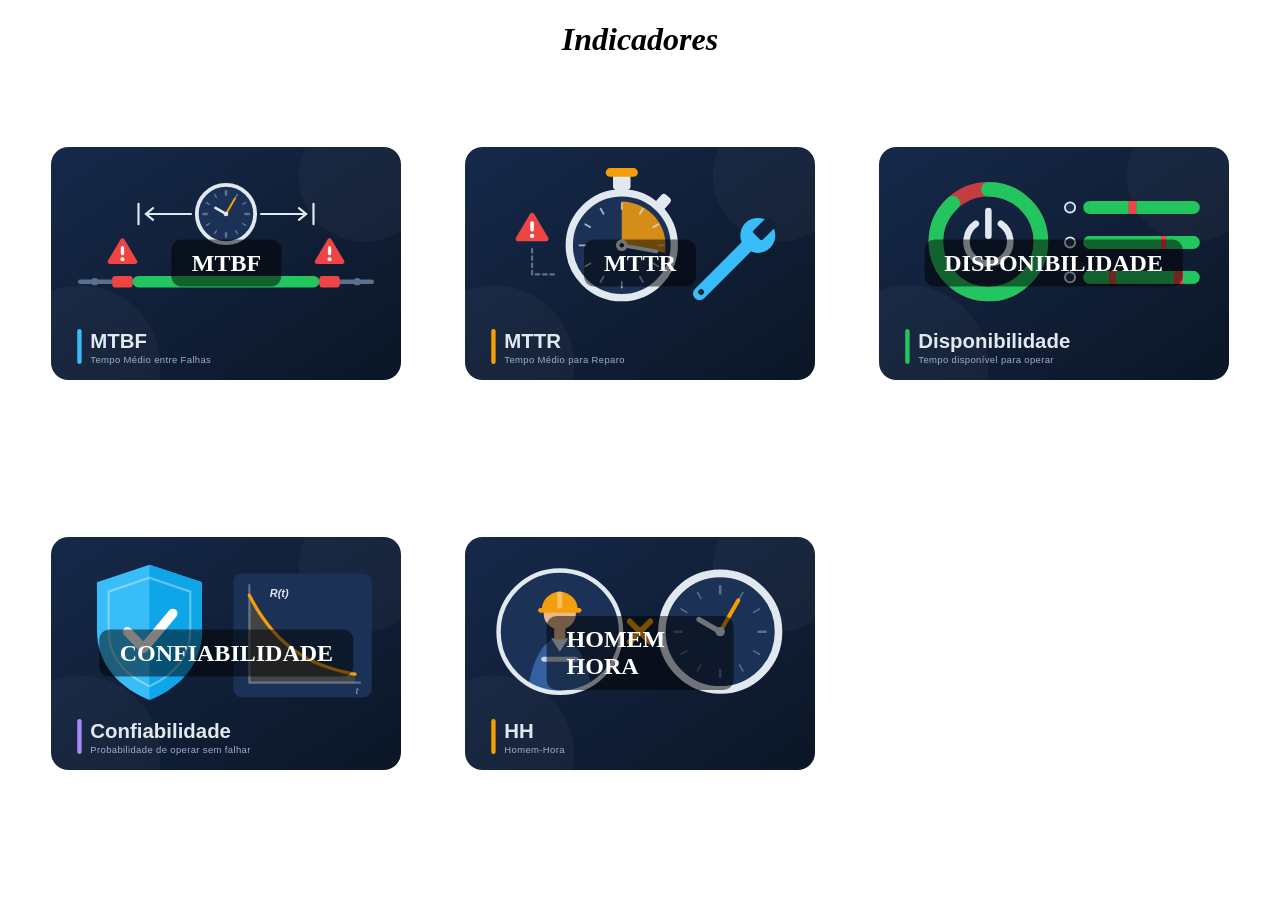
==== paginas/indicadores/indicadores.html @ d61cac85 "Primeira versão do sistema de manutenção" ====
<!DOCTYPE html>
<html lang="en">
<head>
    <meta charset="UTF-8">
    <meta name="viewport" content="width=device-width, initial-scale=1.0">
    <title>AJ Manutenção-Indicadores</title>
    <link rel="stylesheet" href="/css/style.css">
</head>
<body>
    <header>
        <h1>Indicadores</h1>
    </header>

    <main class="menu">
        <a href="/paginas/indicadores/mtbf.html" class="card">
            <img src="/assets/img/indicadores/mtbf.svg" alt="">
            <div class="titulo">
                MTBF
            </div>    
        </a>
        <a href="/paginas/indicadores/mttr.html" class="card">
            <img src="/assets/img/indicadores/mttr.svg" alt="">
            <div class="titulo">
                MTTR
            </div>
        </a>
        <a href="/paginas/indicadores/disponibilidade.html" class="card">
            <img src="/assets/img/indicadores/disponibilidade.svg" alt="">
            <div class="titulo">
                DISPONIBILIDADE
            </div>
        </a>
        <a href="/paginas/indicadores/confiabilidade.html" class="card">
            <img src="/assets/img/indicadores/confiabilidade.svg" alt="">
            <div class="titulo">
                CONFIABILIDADE
            </div>
        </a>
        <a href="/paginas/indicadores/hh.html" class="card">
            <img src="/assets/img/indicadores/homem-hora.svg" alt="">
            <div class="titulo">
                HOMEM HORA
            </div>
        </a>
    </main>

    
</body>
</html>
---- css/style.css ----
.menu{
    display: grid;

    grid-template-columns: repeat(3, 1fr);

    gap: 40px;

    width: 95%;
    margin: 30px auto;
}

h1{
    text-align: center;
    font-style: italic;
}

.card{
    position: relative;

    display: flex;
    justify-content: center;
    align-items: center;

    text-decoration: none;

    border-radius: 15px;

    overflow: hidden;
}

.card img{
    width: 350px;
    height: 350px;

    object-fit: contain;
}

.card span{
    position: absolute;

    top: 50%;
    left: 50%;

    transform: translate(-50%, -50%);

    color: white;

    font-size: 28px;
    font-weight: bold;

    text-shadow: 3px 3px 10px black;

    text-align: center;
}

.titulo{
    position: absolute;

    top: 50%;
    left: 50%;

    transform: translate(-50%, -50%);

    background: rgba(0,0,0,0.5);

    padding: 10px 20px;

    border-radius: 10px;

    color: white;

    font-size: 24px;
    font-weight: bold;
}

input {
    width: 95%;
    padding: 8px;
    box-sizing: border-box;
}

button {
    padding: 10px 15px;
    background-color: #2476b8;
    color: white;
    border: none;
    border-radius: 4px;
    cursor: pointer;
    margin-top: 10px;
}

button:hover {
    background-color: #175789;
}
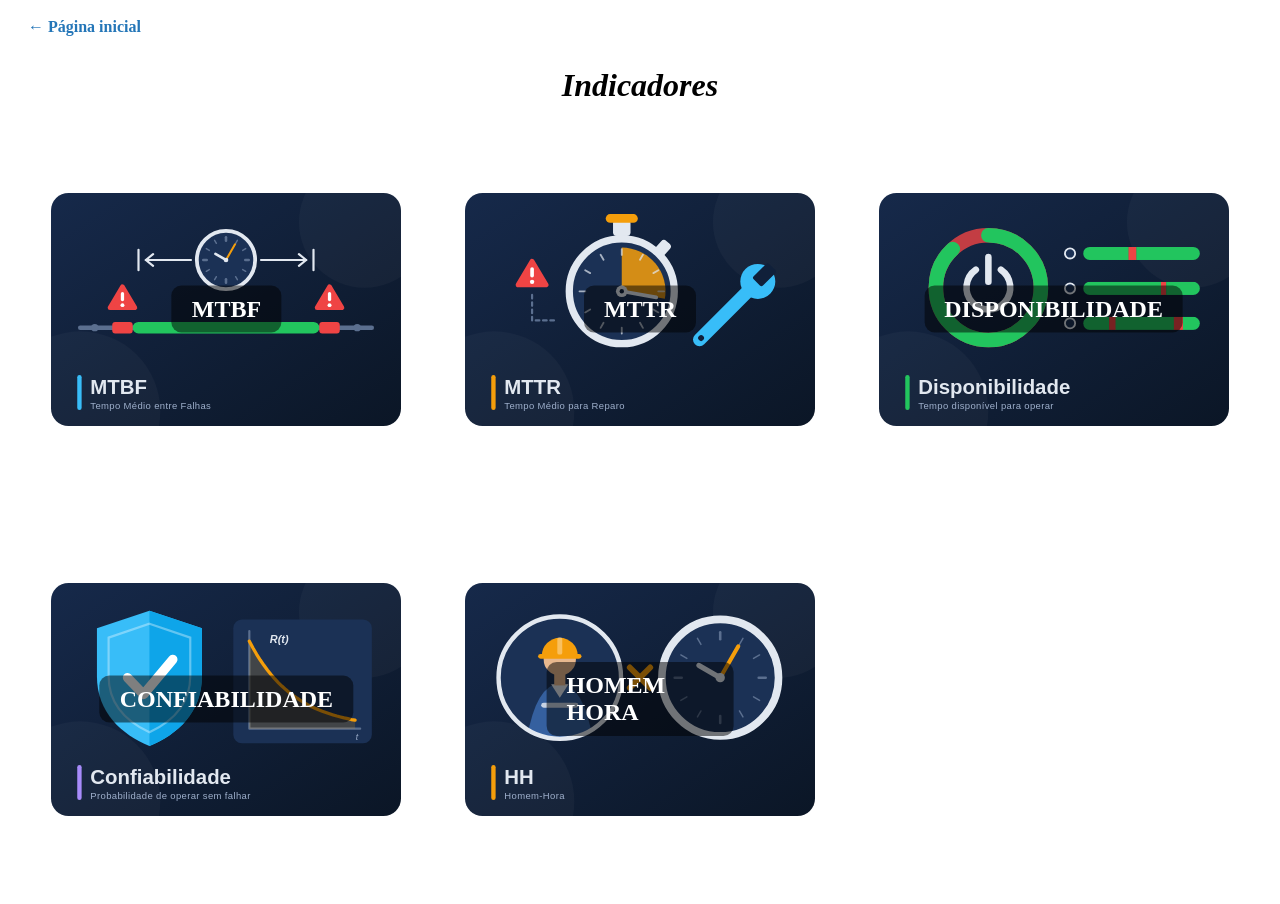
==== commit 5653453c: "Cadastros de setores, máquinas e funcionários, ordens de serviço e indicadores por setor" ====
--- a/paginas/indicadores/indicadores.html
+++ b/paginas/indicadores/indicadores.html
@@ -8,6 +8,9 @@
 </head>
 <body>
     <header>
+        <nav>
+            <a href="/index.html" class="voltar">&larr; Página inicial</a>
+        </nav>
         <h1>Indicadores</h1>
     </header>
 
--- a/css/style.css
+++ b/css/style.css
@@ -91,4 +91,20 @@
 
 button:hover {
     background-color: #175789;
-}+}
+
+nav {
+    display: flex;
+    gap: 20px;
+    padding: 10px 20px;
+}
+
+.voltar {
+    color: #2476b8;
+    text-decoration: none;
+    font-weight: bold;
+}
+
+.voltar:hover {
+    text-decoration: underline;
+}
